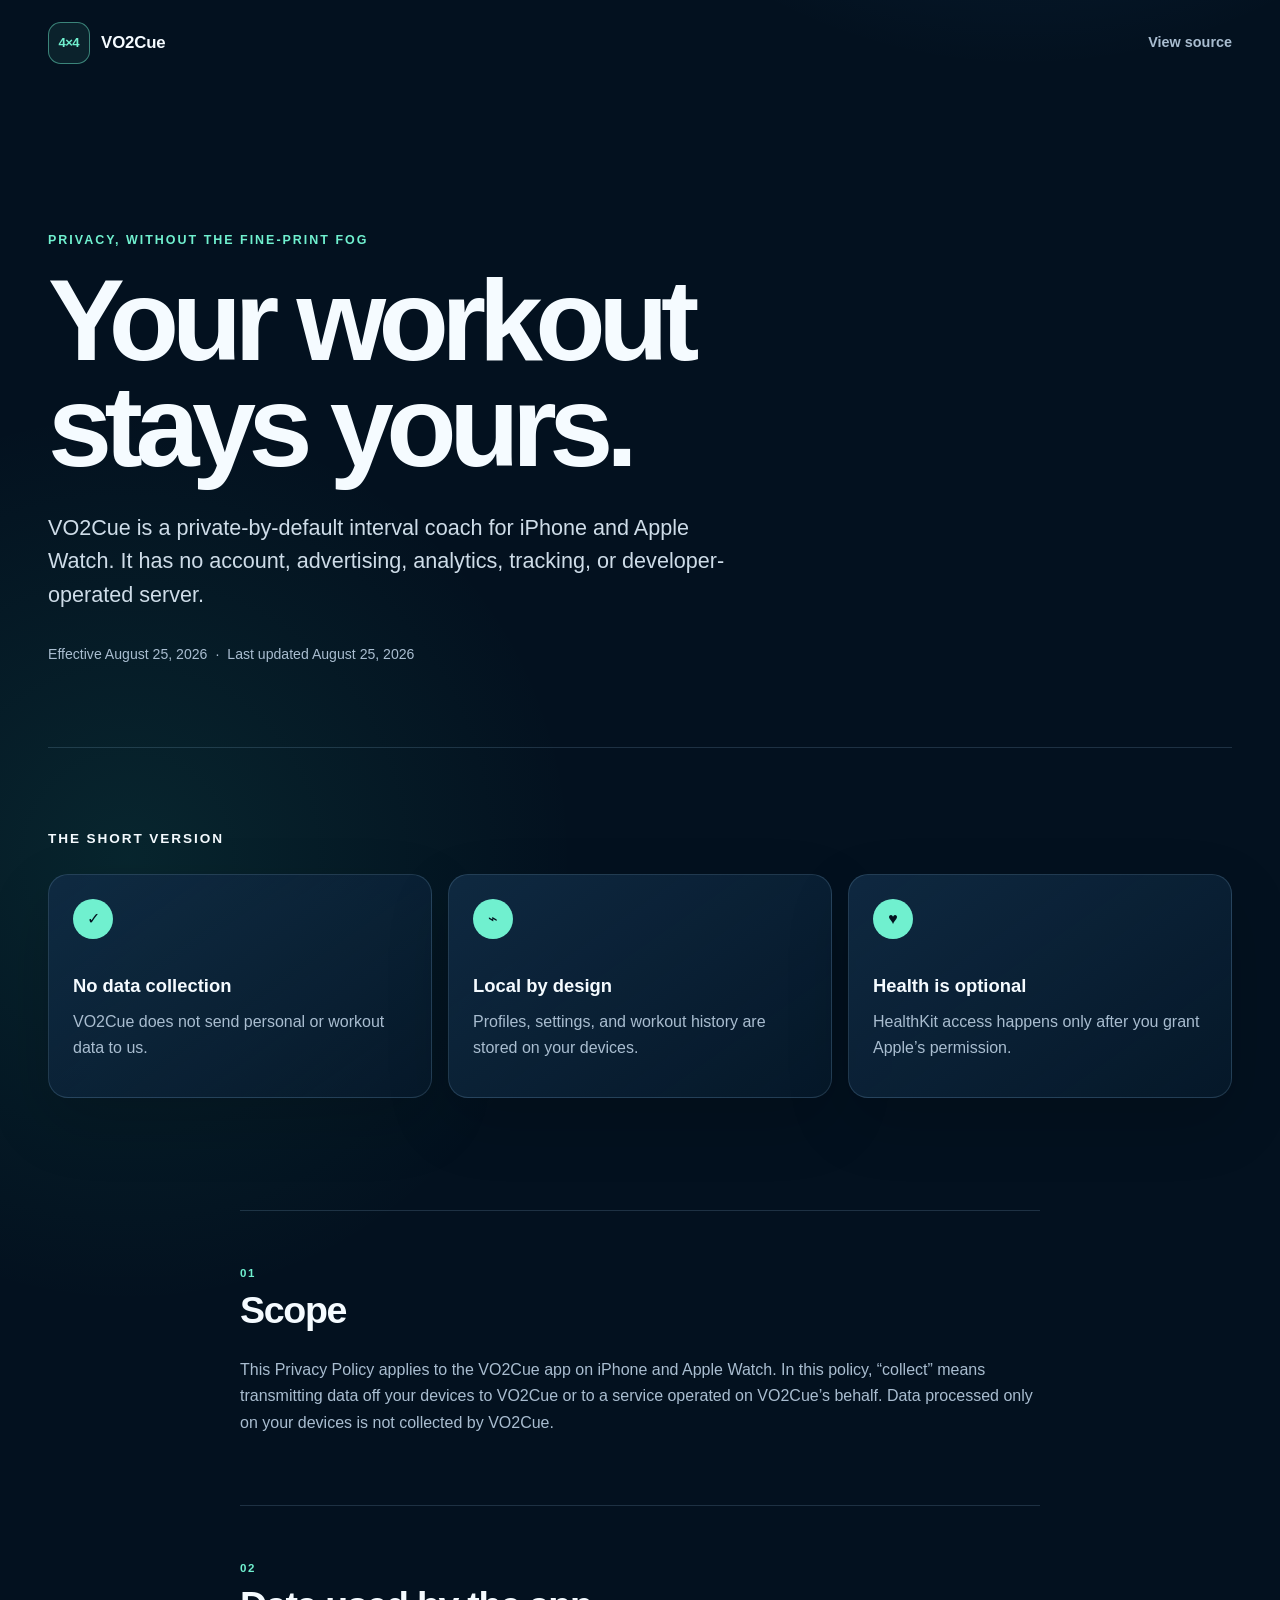
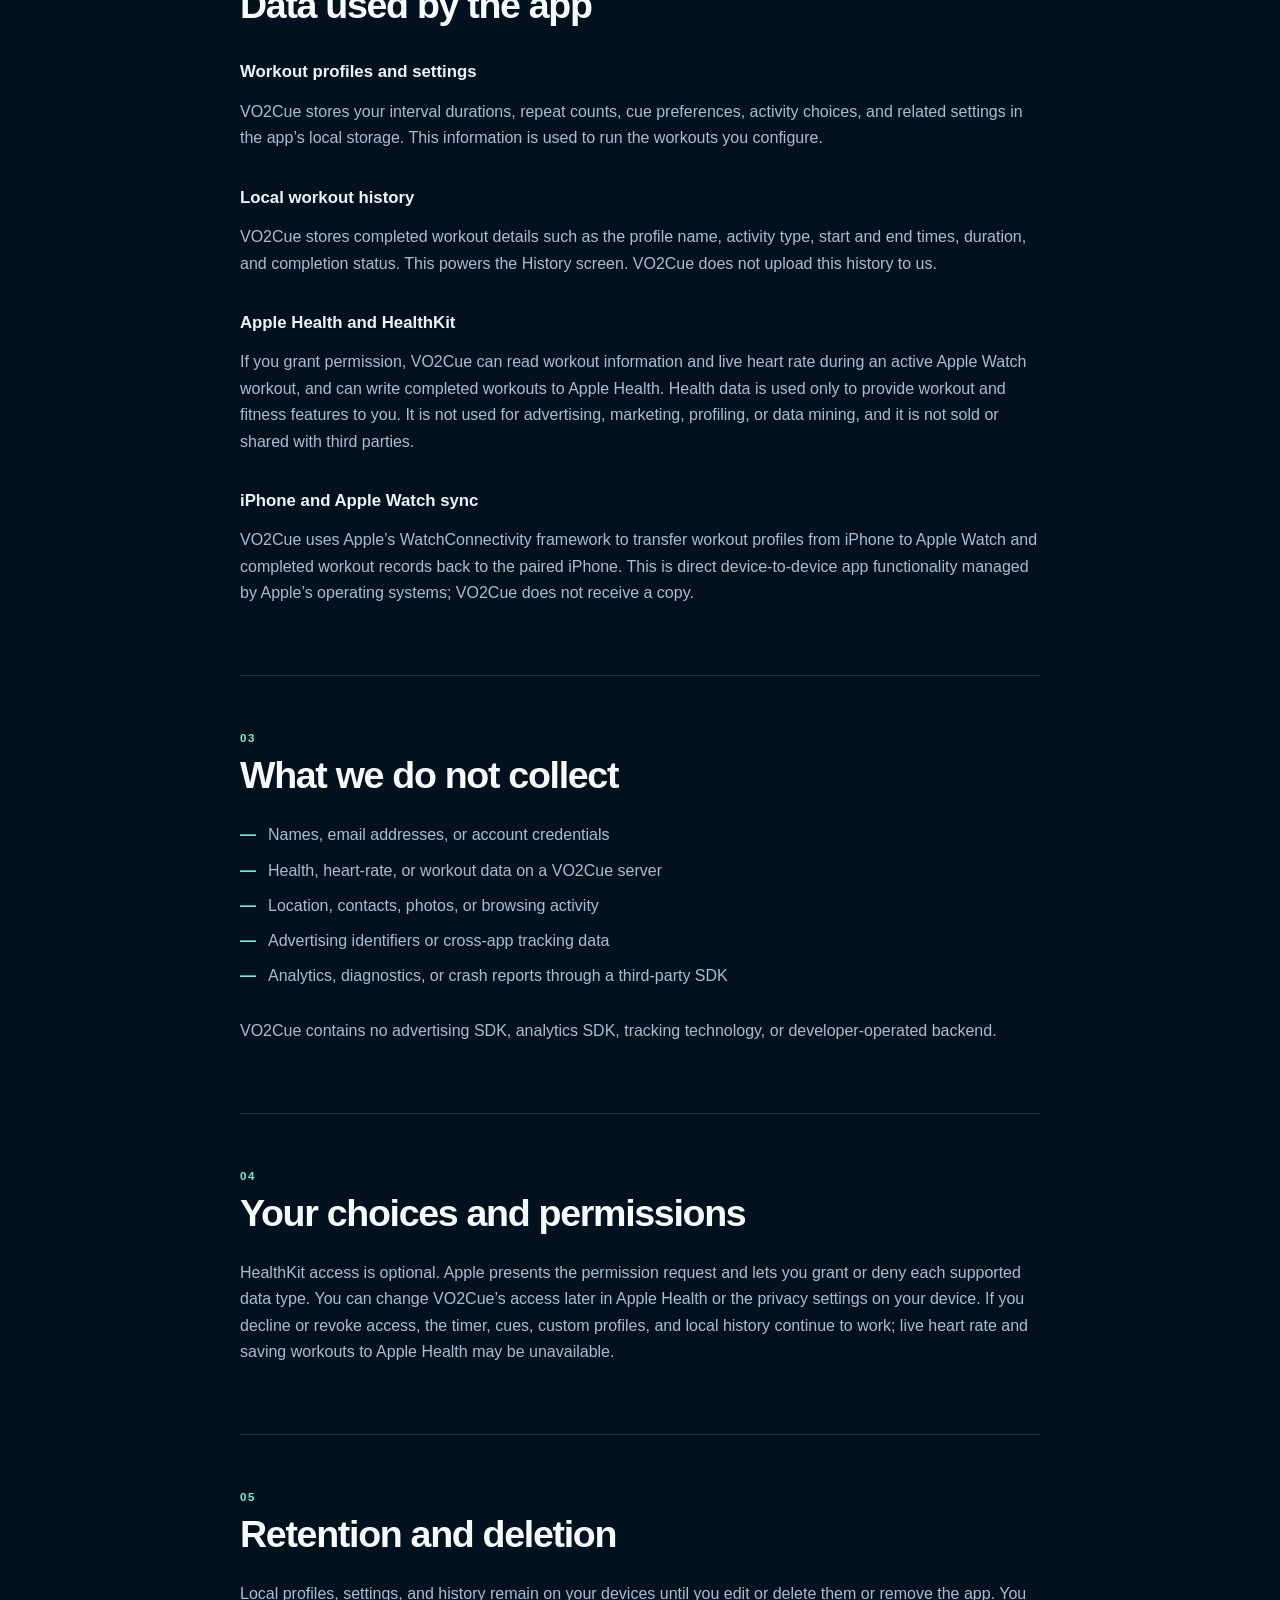
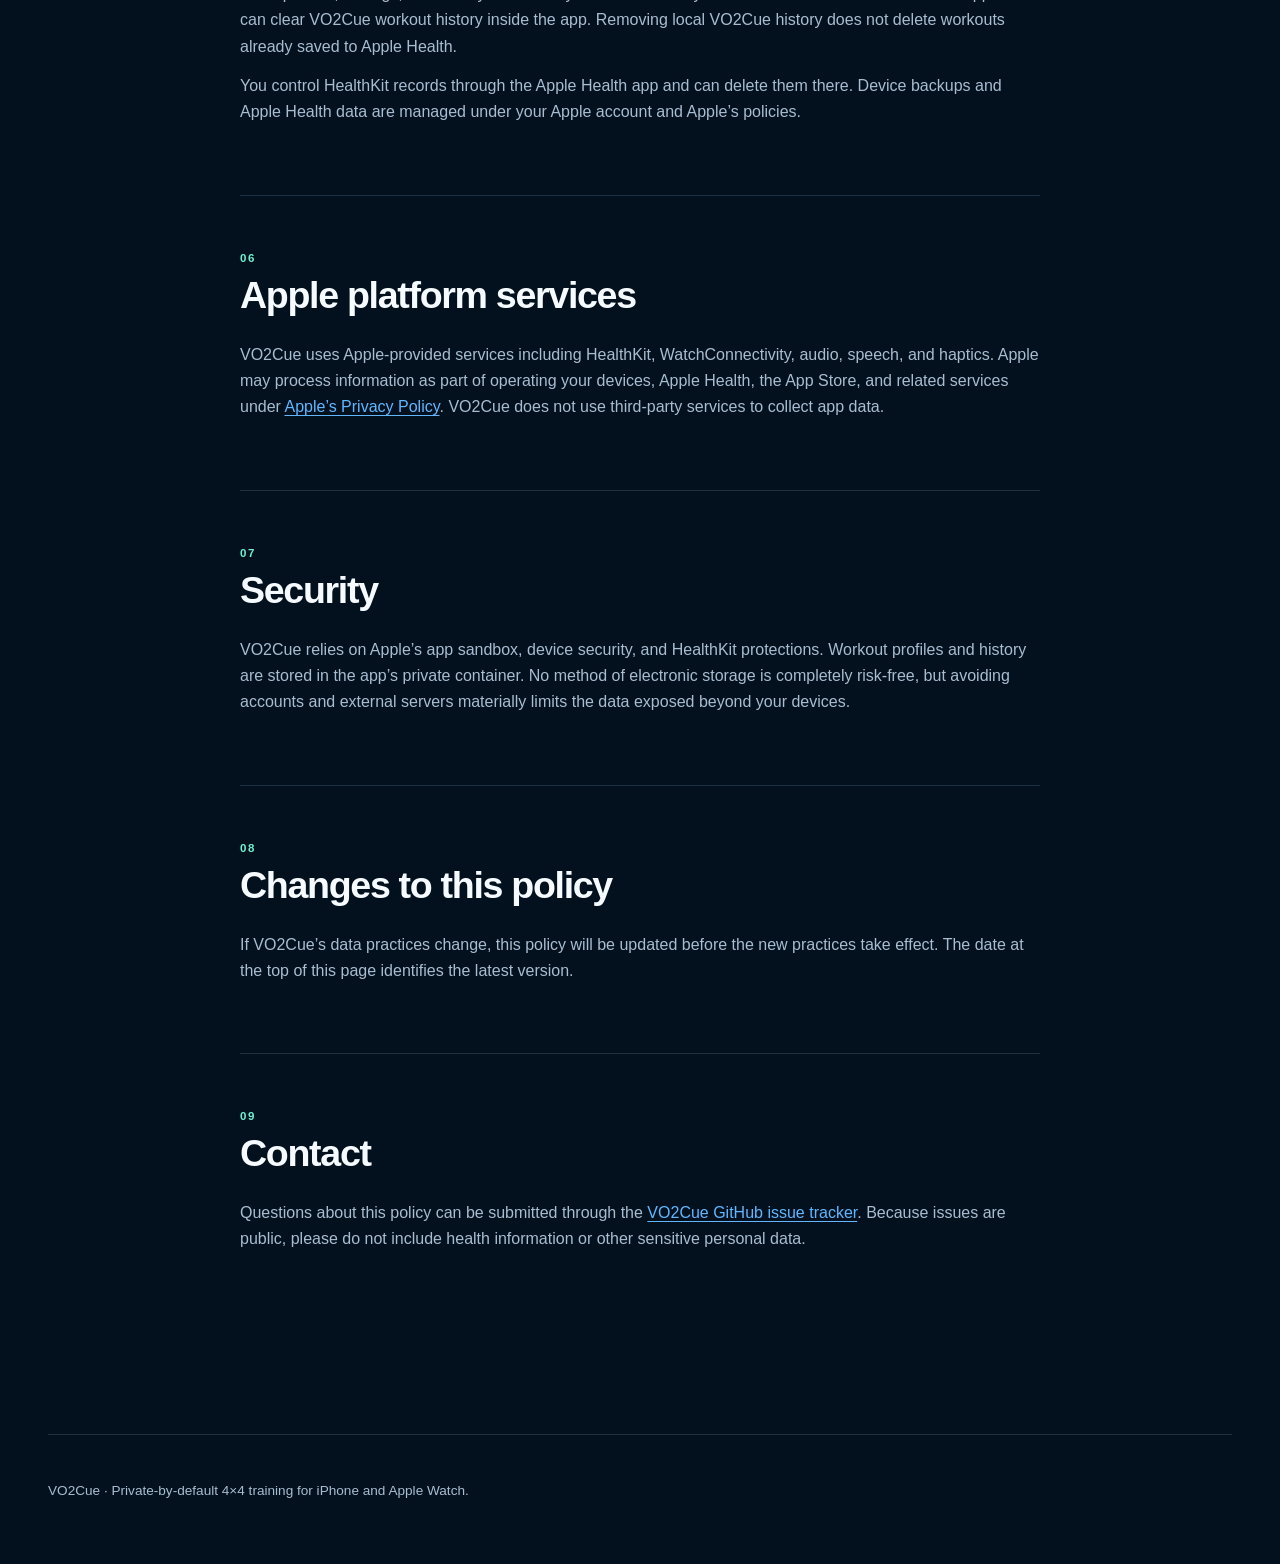
==== docs/index.html @ 53f07c54 "Add privacy policy and GitHub Pages site" ====
<!doctype html>
<html lang="en">
<head>
  <meta charset="utf-8">
  <meta name="viewport" content="width=device-width, initial-scale=1">
  <meta name="description" content="Privacy Policy for VO2Cue, the private-by-default 4x4 interval coach for iPhone and Apple Watch.">
  <meta name="theme-color" content="#071a2d">
  <title>Privacy Policy · VO2Cue</title>
  <link rel="stylesheet" href="styles.css">
</head>
<body>
  <a class="skip-link" href="#policy">Skip to privacy policy</a>

  <header class="site-header">
    <a class="brand" href="./" aria-label="VO2Cue privacy policy home">
      <span class="brand-mark" aria-hidden="true">4×4</span>
      <span>VO2Cue</span>
    </a>
    <a class="repo-link" href="https://github.com/GreggRoll/vo2cue">View source</a>
  </header>

  <main id="policy">
    <section class="hero" aria-labelledby="page-title">
      <p class="eyebrow">Privacy, without the fine-print fog</p>
      <h1 id="page-title">Your workout stays yours.</h1>
      <p class="lede">VO2Cue is a private-by-default interval coach for iPhone and Apple Watch. It has no account, advertising, analytics, tracking, or developer-operated server.</p>
      <div class="policy-meta" aria-label="Policy dates">
        <span>Effective August 25, 2026</span>
        <span aria-hidden="true">·</span>
        <span>Last updated August 25, 2026</span>
      </div>
    </section>

    <section class="summary" aria-labelledby="summary-title">
      <h2 id="summary-title">The short version</h2>
      <div class="summary-grid">
        <article>
          <span class="icon" aria-hidden="true">✓</span>
          <h3>No data collection</h3>
          <p>VO2Cue does not send personal or workout data to us.</p>
        </article>
        <article>
          <span class="icon" aria-hidden="true">⌁</span>
          <h3>Local by design</h3>
          <p>Profiles, settings, and workout history are stored on your devices.</p>
        </article>
        <article>
          <span class="icon" aria-hidden="true">♥</span>
          <h3>Health is optional</h3>
          <p>HealthKit access happens only after you grant Apple’s permission.</p>
        </article>
      </div>
    </section>

    <article class="policy-body">
      <section aria-labelledby="scope">
        <h2 id="scope"><span>01</span> Scope</h2>
        <p>This Privacy Policy applies to the VO2Cue app on iPhone and Apple Watch. In this policy, “collect” means transmitting data off your devices to VO2Cue or to a service operated on VO2Cue’s behalf. Data processed only on your devices is not collected by VO2Cue.</p>
      </section>

      <section aria-labelledby="data">
        <h2 id="data"><span>02</span> Data used by the app</h2>
        <h3>Workout profiles and settings</h3>
        <p>VO2Cue stores your interval durations, repeat counts, cue preferences, activity choices, and related settings in the app’s local storage. This information is used to run the workouts you configure.</p>

        <h3>Local workout history</h3>
        <p>VO2Cue stores completed workout details such as the profile name, activity type, start and end times, duration, and completion status. This powers the History screen. VO2Cue does not upload this history to us.</p>

        <h3>Apple Health and HealthKit</h3>
        <p>If you grant permission, VO2Cue can read workout information and live heart rate during an active Apple Watch workout, and can write completed workouts to Apple Health. Health data is used only to provide workout and fitness features to you. It is not used for advertising, marketing, profiling, or data mining, and it is not sold or shared with third parties.</p>

        <h3>iPhone and Apple Watch sync</h3>
        <p>VO2Cue uses Apple’s WatchConnectivity framework to transfer workout profiles from iPhone to Apple Watch and completed workout records back to the paired iPhone. This is direct device-to-device app functionality managed by Apple’s operating systems; VO2Cue does not receive a copy.</p>
      </section>

      <section aria-labelledby="not-collected">
        <h2 id="not-collected"><span>03</span> What we do not collect</h2>
        <ul class="check-list">
          <li>Names, email addresses, or account credentials</li>
          <li>Health, heart-rate, or workout data on a VO2Cue server</li>
          <li>Location, contacts, photos, or browsing activity</li>
          <li>Advertising identifiers or cross-app tracking data</li>
          <li>Analytics, diagnostics, or crash reports through a third-party SDK</li>
        </ul>
        <p>VO2Cue contains no advertising SDK, analytics SDK, tracking technology, or developer-operated backend.</p>
      </section>

      <section aria-labelledby="permissions">
        <h2 id="permissions"><span>04</span> Your choices and permissions</h2>
        <p>HealthKit access is optional. Apple presents the permission request and lets you grant or deny each supported data type. You can change VO2Cue’s access later in Apple Health or the privacy settings on your device. If you decline or revoke access, the timer, cues, custom profiles, and local history continue to work; live heart rate and saving workouts to Apple Health may be unavailable.</p>
      </section>

      <section aria-labelledby="retention">
        <h2 id="retention"><span>05</span> Retention and deletion</h2>
        <p>Local profiles, settings, and history remain on your devices until you edit or delete them or remove the app. You can clear VO2Cue workout history inside the app. Removing local VO2Cue history does not delete workouts already saved to Apple Health.</p>
        <p>You control HealthKit records through the Apple Health app and can delete them there. Device backups and Apple Health data are managed under your Apple account and Apple’s policies.</p>
      </section>

      <section aria-labelledby="third-parties">
        <h2 id="third-parties"><span>06</span> Apple platform services</h2>
        <p>VO2Cue uses Apple-provided services including HealthKit, WatchConnectivity, audio, speech, and haptics. Apple may process information as part of operating your devices, Apple Health, the App Store, and related services under <a href="https://www.apple.com/legal/privacy/">Apple’s Privacy Policy</a>. VO2Cue does not use third-party services to collect app data.</p>
      </section>

      <section aria-labelledby="security">
        <h2 id="security"><span>07</span> Security</h2>
        <p>VO2Cue relies on Apple’s app sandbox, device security, and HealthKit protections. Workout profiles and history are stored in the app’s private container. No method of electronic storage is completely risk-free, but avoiding accounts and external servers materially limits the data exposed beyond your devices.</p>
      </section>

      <section aria-labelledby="changes">
        <h2 id="changes"><span>08</span> Changes to this policy</h2>
        <p>If VO2Cue’s data practices change, this policy will be updated before the new practices take effect. The date at the top of this page identifies the latest version.</p>
      </section>

      <section aria-labelledby="contact">
        <h2 id="contact"><span>09</span> Contact</h2>
        <p>Questions about this policy can be submitted through the <a href="https://github.com/GreggRoll/vo2cue/issues">VO2Cue GitHub issue tracker</a>. Because issues are public, please do not include health information or other sensitive personal data.</p>
      </section>
    </article>
  </main>

  <footer>
    <p>VO2Cue · Private-by-default 4×4 training for iPhone and Apple Watch.</p>
  </footer>
</body>
</html>
---- docs/styles.css ----
:root {
  color-scheme: dark;
  --ink: #f5fbff;
  --muted: #a9bdd0;
  --deep: #03111f;
  --surface: #0a2035;
  --surface-strong: #102b44;
  --line: rgba(166, 215, 255, 0.16);
  --blue: #61b7ff;
  --mint: #70f0cf;
  --max-width: 74rem;
  font-family: Inter, ui-sans-serif, -apple-system, BlinkMacSystemFont, "SF Pro Text", "Segoe UI", sans-serif;
  font-synthesis: none;
}

* {
  box-sizing: border-box;
}

html {
  scroll-behavior: smooth;
}

body {
  margin: 0;
  color: var(--ink);
  background:
    radial-gradient(circle at 80% -10%, rgba(56, 159, 255, 0.2), transparent 34rem),
    radial-gradient(circle at 10% 18%, rgba(51, 220, 182, 0.1), transparent 28rem),
    var(--deep);
  font-size: 1rem;
  line-height: 1.65;
}

a {
  color: var(--blue);
  text-underline-offset: 0.18em;
}

a:hover {
  color: var(--mint);
}

a:focus-visible,
.skip-link:focus-visible {
  outline: 3px solid var(--mint);
  outline-offset: 4px;
  border-radius: 0.25rem;
}

.skip-link {
  position: fixed;
  z-index: 10;
  top: 0.75rem;
  left: 0.75rem;
  padding: 0.65rem 0.9rem;
  color: var(--deep);
  background: var(--mint);
  font-weight: 750;
  transform: translateY(-180%);
  transition: transform 140ms ease;
}

.skip-link:focus {
  transform: translateY(0);
}

.site-header {
  width: min(calc(100% - 2rem), var(--max-width));
  margin: 0 auto;
  padding: 1.4rem 0;
  display: flex;
  align-items: center;
  justify-content: space-between;
  gap: 1rem;
}

.brand {
  display: inline-flex;
  align-items: center;
  gap: 0.72rem;
  color: var(--ink);
  font-size: 1.05rem;
  font-weight: 800;
  letter-spacing: -0.01em;
  text-decoration: none;
}

.brand-mark {
  display: grid;
  width: 2.6rem;
  height: 2.6rem;
  place-items: center;
  border: 1px solid rgba(112, 240, 207, 0.48);
  border-radius: 0.8rem;
  color: var(--mint);
  background: rgba(112, 240, 207, 0.08);
  font-size: 0.82rem;
  letter-spacing: -0.04em;
}

.repo-link {
  color: var(--muted);
  font-size: 0.9rem;
  font-weight: 650;
  text-decoration: none;
}

main,
footer {
  width: min(calc(100% - 2rem), var(--max-width));
  margin-inline: auto;
}

.hero {
  min-height: 31rem;
  padding: clamp(5rem, 12vw, 9rem) 0 5rem;
  display: flex;
  flex-direction: column;
  justify-content: center;
  border-bottom: 1px solid var(--line);
}

.eyebrow {
  margin: 0 0 1rem;
  color: var(--mint);
  font-size: 0.78rem;
  font-weight: 800;
  letter-spacing: 0.16em;
  text-transform: uppercase;
}

h1,
h2,
h3,
p {
  text-wrap: pretty;
}

h1 {
  max-width: 13ch;
  margin: 0;
  font-size: clamp(3.3rem, 9vw, 7.5rem);
  font-weight: 850;
  letter-spacing: -0.065em;
  line-height: 0.92;
}

.lede {
  max-width: 44rem;
  margin: 2rem 0 0;
  color: #cedce8;
  font-size: clamp(1.1rem, 2vw, 1.35rem);
  line-height: 1.55;
}

.policy-meta {
  margin-top: 2rem;
  display: flex;
  flex-wrap: wrap;
  gap: 0.5rem;
  color: var(--muted);
  font-size: 0.88rem;
}

.summary {
  padding: 5rem 0;
}

.summary > h2 {
  margin: 0 0 1.5rem;
  font-size: 0.85rem;
  letter-spacing: 0.14em;
  text-transform: uppercase;
}

.summary-grid {
  display: grid;
  grid-template-columns: repeat(3, 1fr);
  gap: 1rem;
}

.summary-grid article {
  min-height: 14rem;
  padding: 1.5rem;
  border: 1px solid var(--line);
  border-radius: 1.25rem;
  background: linear-gradient(145deg, rgba(16, 43, 68, 0.9), rgba(7, 27, 45, 0.72));
  box-shadow: 0 1.5rem 4rem rgba(0, 0, 0, 0.16);
}

.summary-grid .icon {
  display: grid;
  width: 2.5rem;
  height: 2.5rem;
  place-items: center;
  border-radius: 50%;
  color: var(--deep);
  background: var(--mint);
  font-weight: 900;
}

.summary-grid h3 {
  margin: 2rem 0 0.45rem;
  font-size: 1.15rem;
}

.summary-grid p {
  margin: 0;
  color: var(--muted);
}

.policy-body {
  max-width: 50rem;
  margin: 0 auto;
  padding: 2rem 0 7rem;
}

.policy-body section {
  padding: 3.5rem 0;
  border-top: 1px solid var(--line);
}

.policy-body h2 {
  margin: 0 0 1.6rem;
  font-size: clamp(1.65rem, 4vw, 2.35rem);
  letter-spacing: -0.035em;
  line-height: 1.1;
}

.policy-body h2 span {
  display: block;
  margin-bottom: 0.65rem;
  color: var(--mint);
  font-size: 0.72rem;
  letter-spacing: 0.14em;
}

.policy-body h3 {
  margin: 2rem 0 0.3rem;
  color: #e9f5ff;
  font-size: 1.05rem;
}

.policy-body p,
.policy-body li {
  color: var(--muted);
}

.policy-body p {
  margin: 0.8rem 0;
}

.check-list {
  margin: 1rem 0 1.75rem;
  padding: 0;
  list-style: none;
}

.check-list li {
  position: relative;
  margin: 0.55rem 0;
  padding-left: 1.75rem;
}

.check-list li::before {
  position: absolute;
  left: 0;
  content: "—";
  color: var(--mint);
  font-weight: 800;
}

footer {
  padding: 2rem 0 3rem;
  border-top: 1px solid var(--line);
  color: var(--muted);
  font-size: 0.85rem;
}

@media (max-width: 48rem) {
  .summary-grid {
    grid-template-columns: 1fr;
  }

  .summary-grid article {
    min-height: auto;
  }

  .summary-grid h3 {
    margin-top: 1.2rem;
  }
}

@media (max-width: 30rem) {
  .repo-link {
    font-size: 0;
  }

  .repo-link::after {
    content: "GitHub";
    font-size: 0.9rem;
  }

  .hero {
    padding-top: 3.5rem;
  }
}

@media (prefers-reduced-motion: reduce) {
  html {
    scroll-behavior: auto;
  }

  .skip-link {
    transition: none;
  }
}
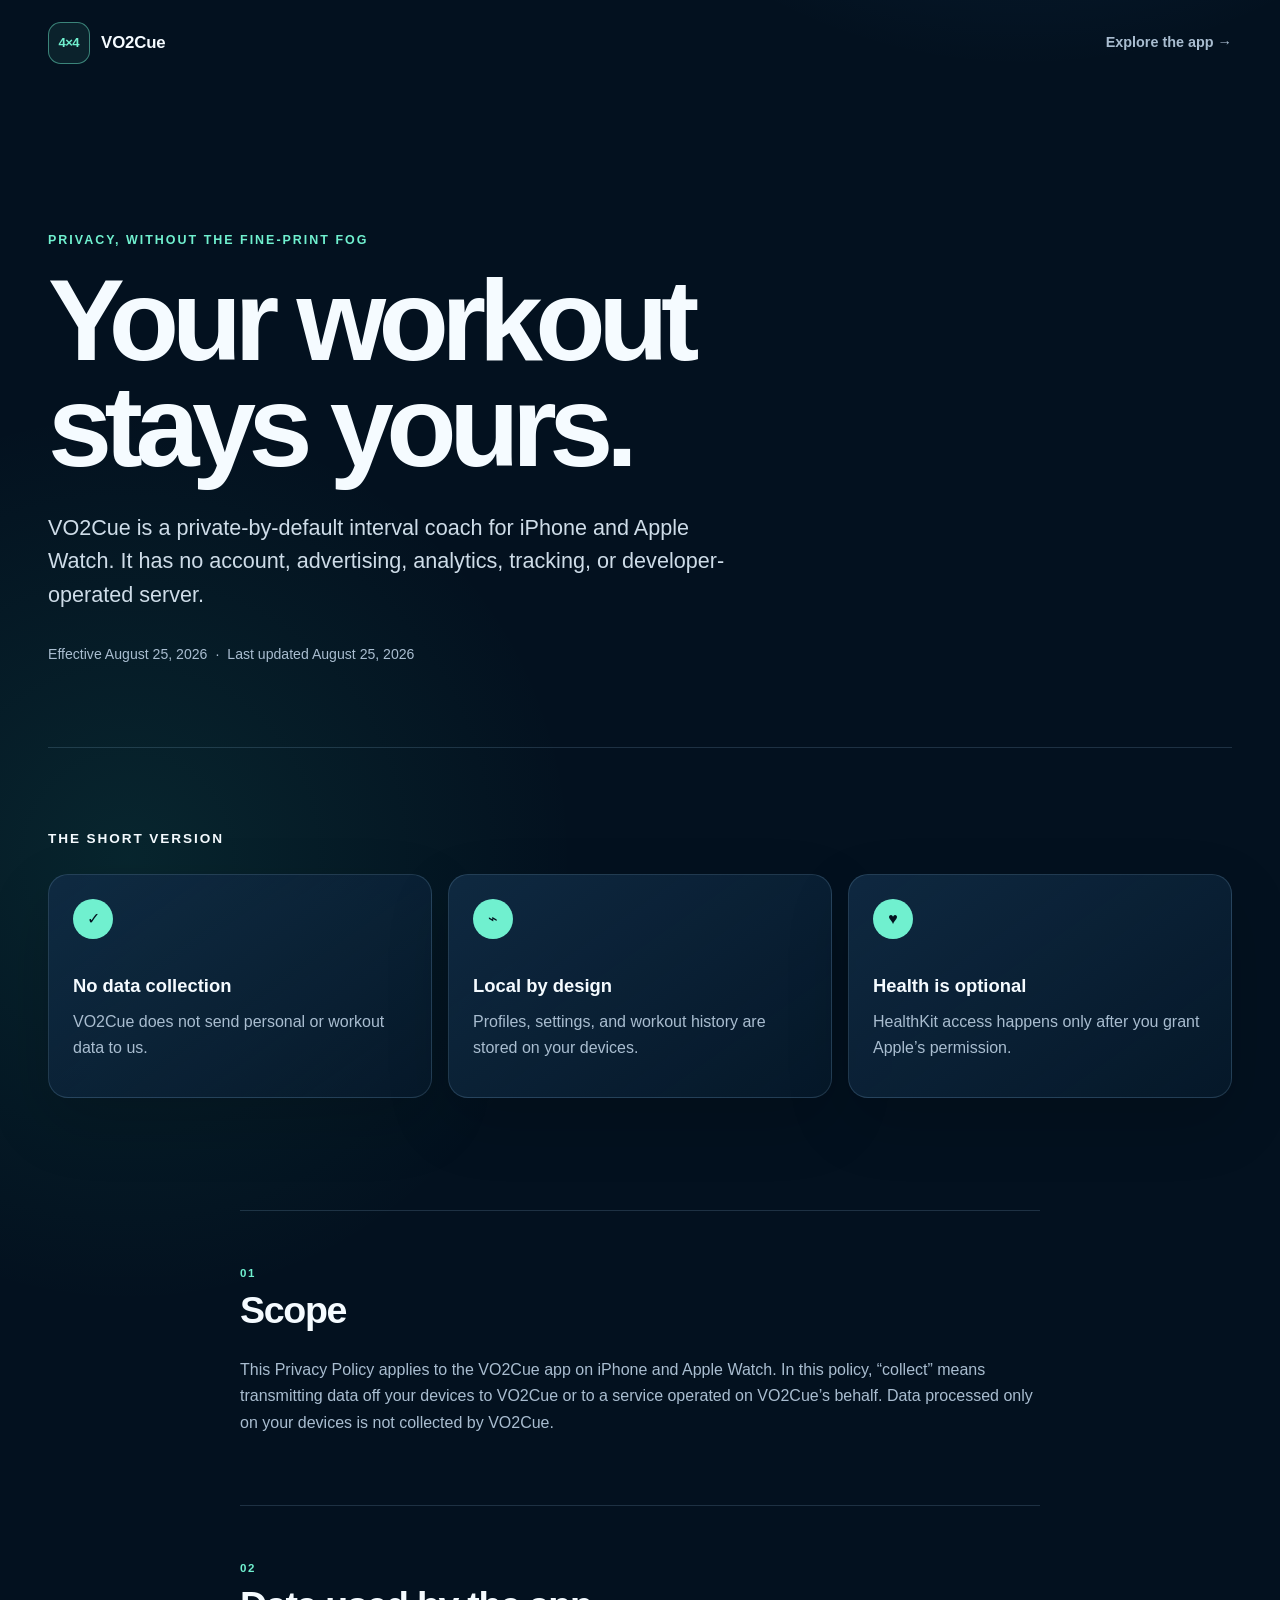
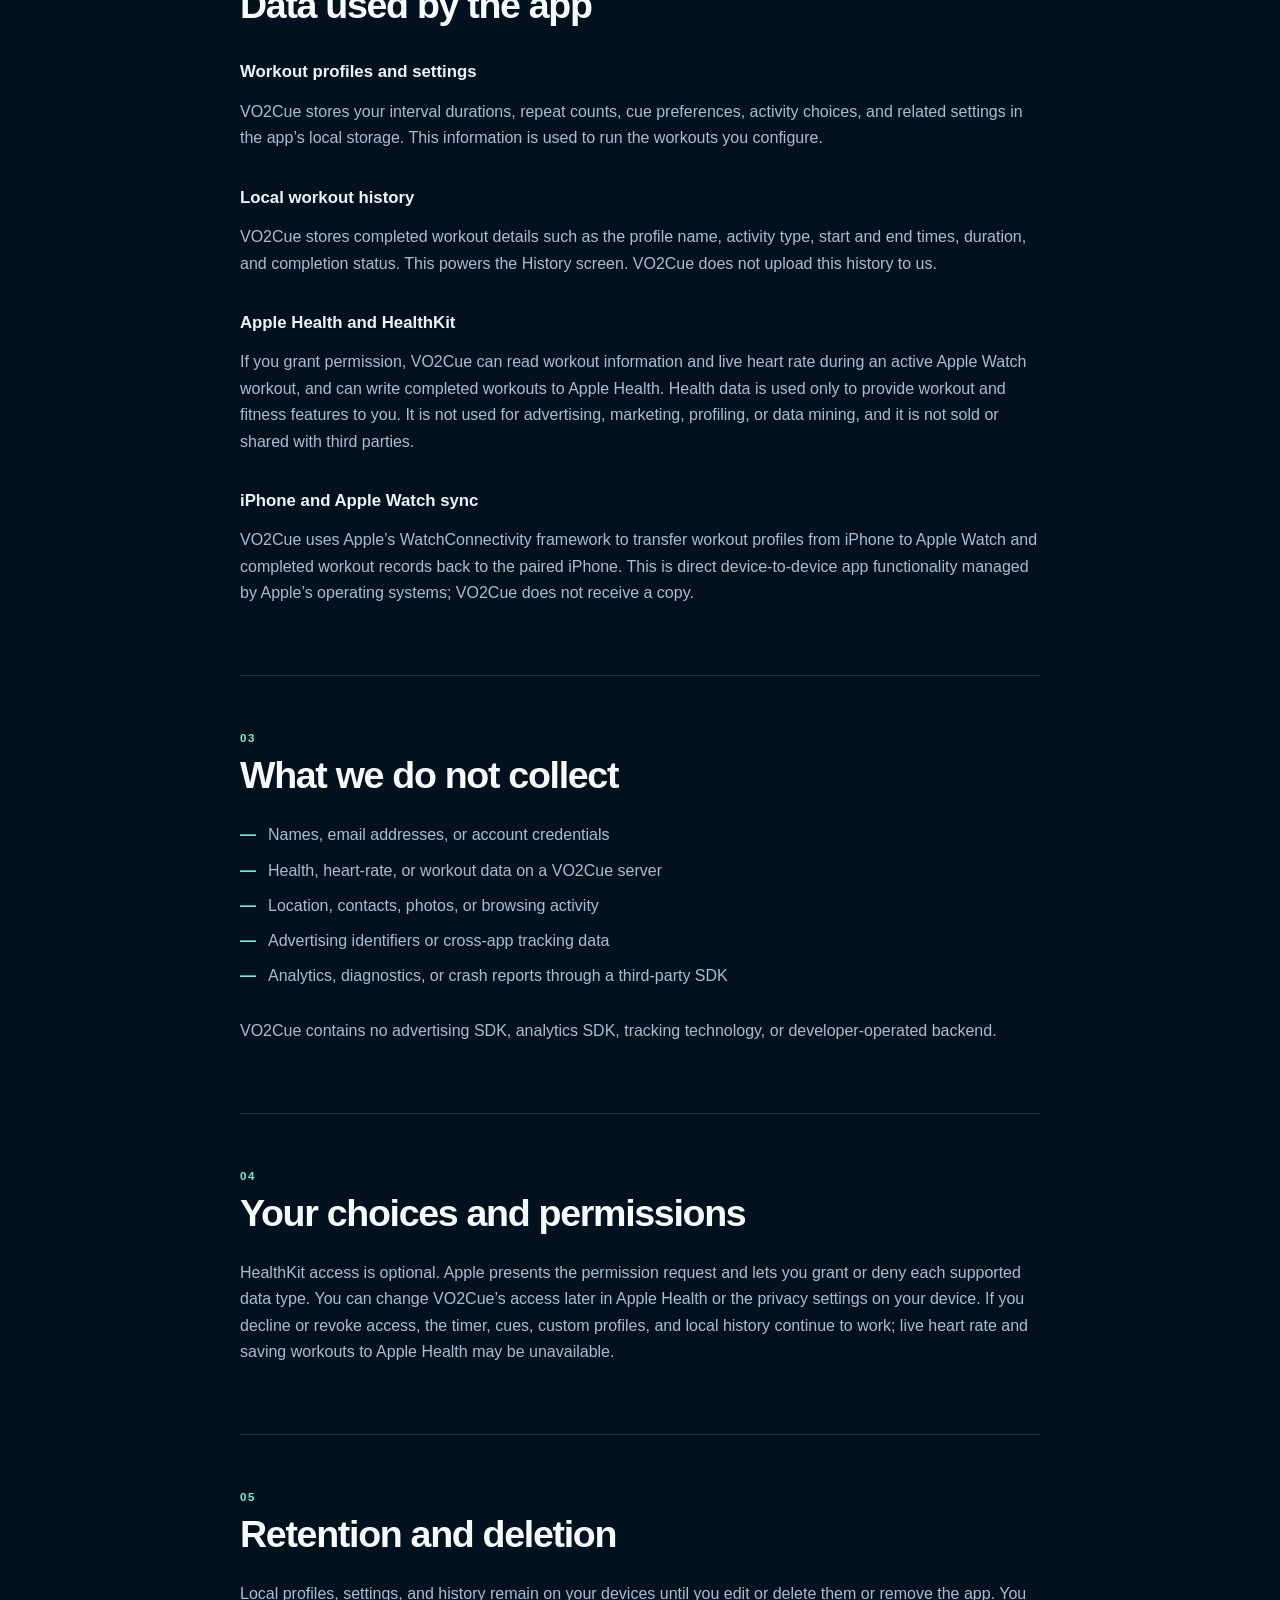
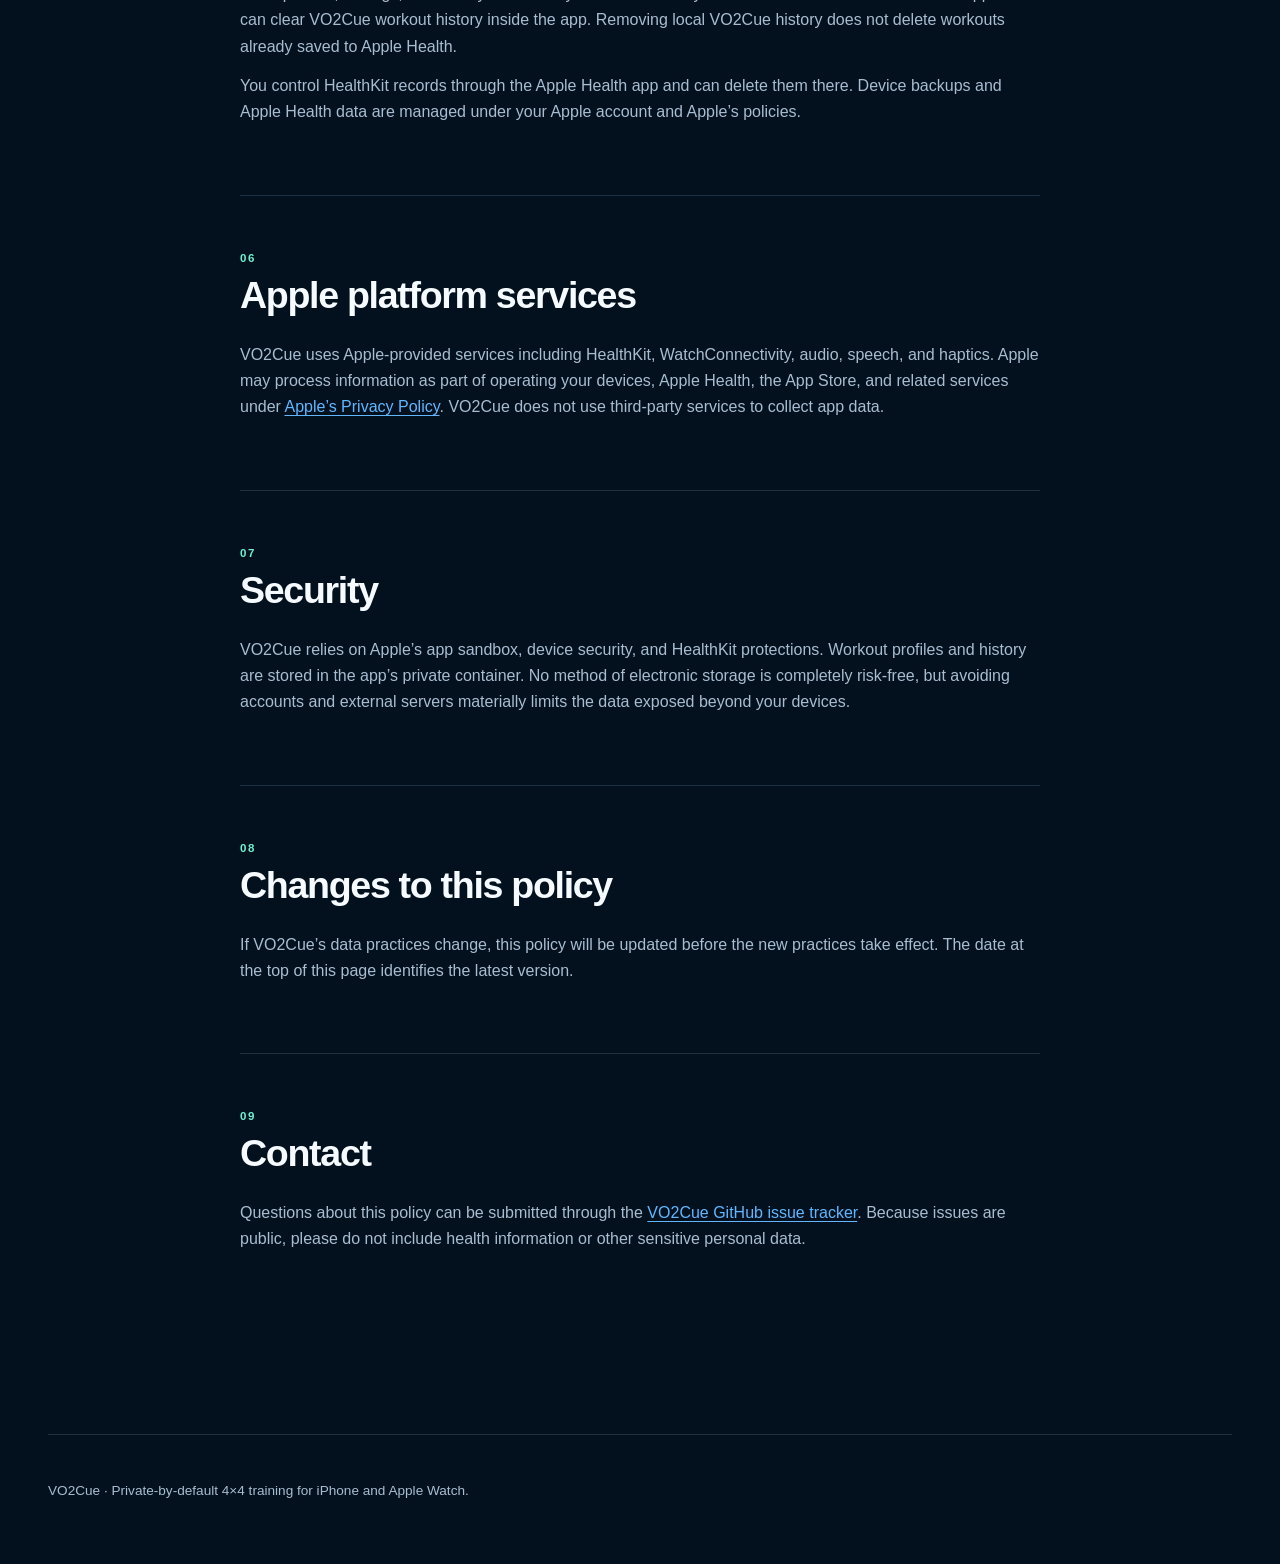
==== commit bf37a53e: "Add public app demo and quick-start guide" ====
--- a/docs/index.html
+++ b/docs/index.html
@@ -16,7 +16,7 @@
       <span class="brand-mark" aria-hidden="true">4×4</span>
       <span>VO2Cue</span>
     </a>
-    <a class="repo-link" href="https://github.com/GreggRoll/vo2cue">View source</a>
+    <a class="repo-link" href="demo/">Explore the app →</a>
   </header>
 
   <main id="policy">
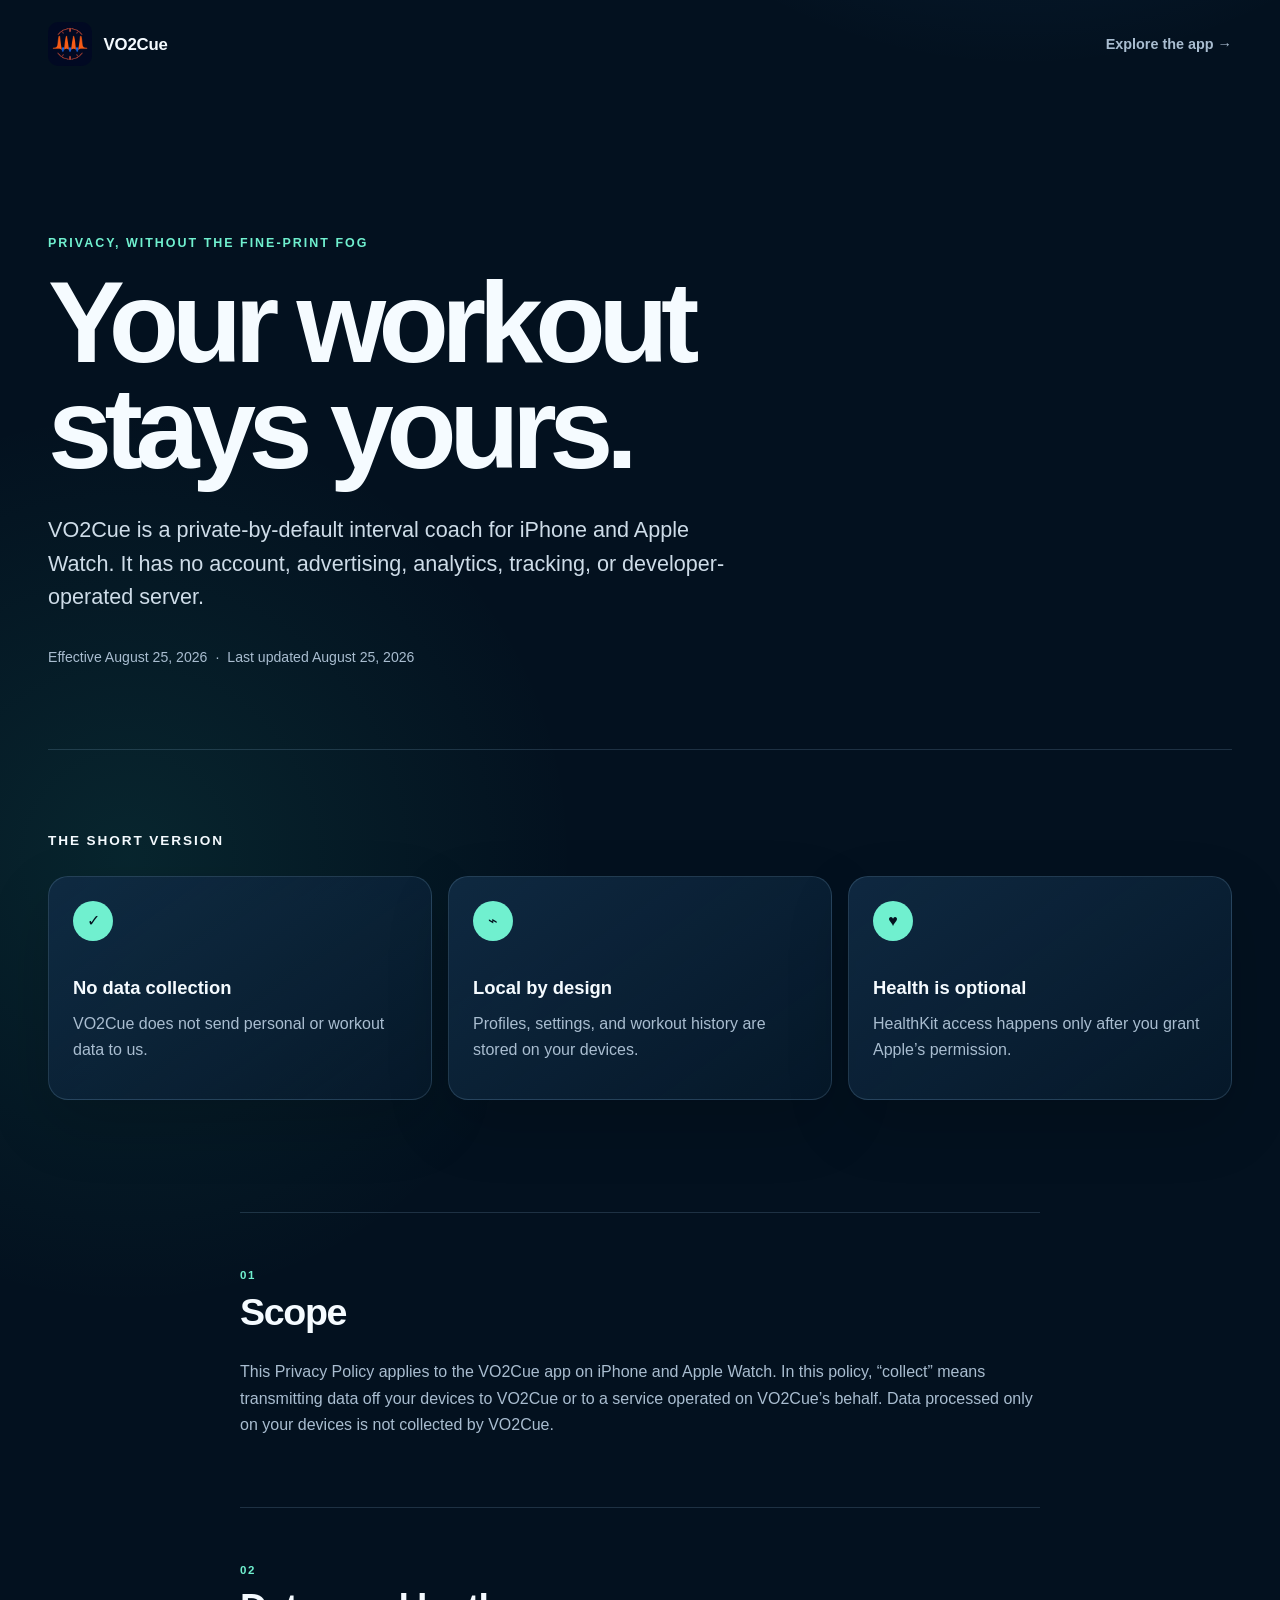
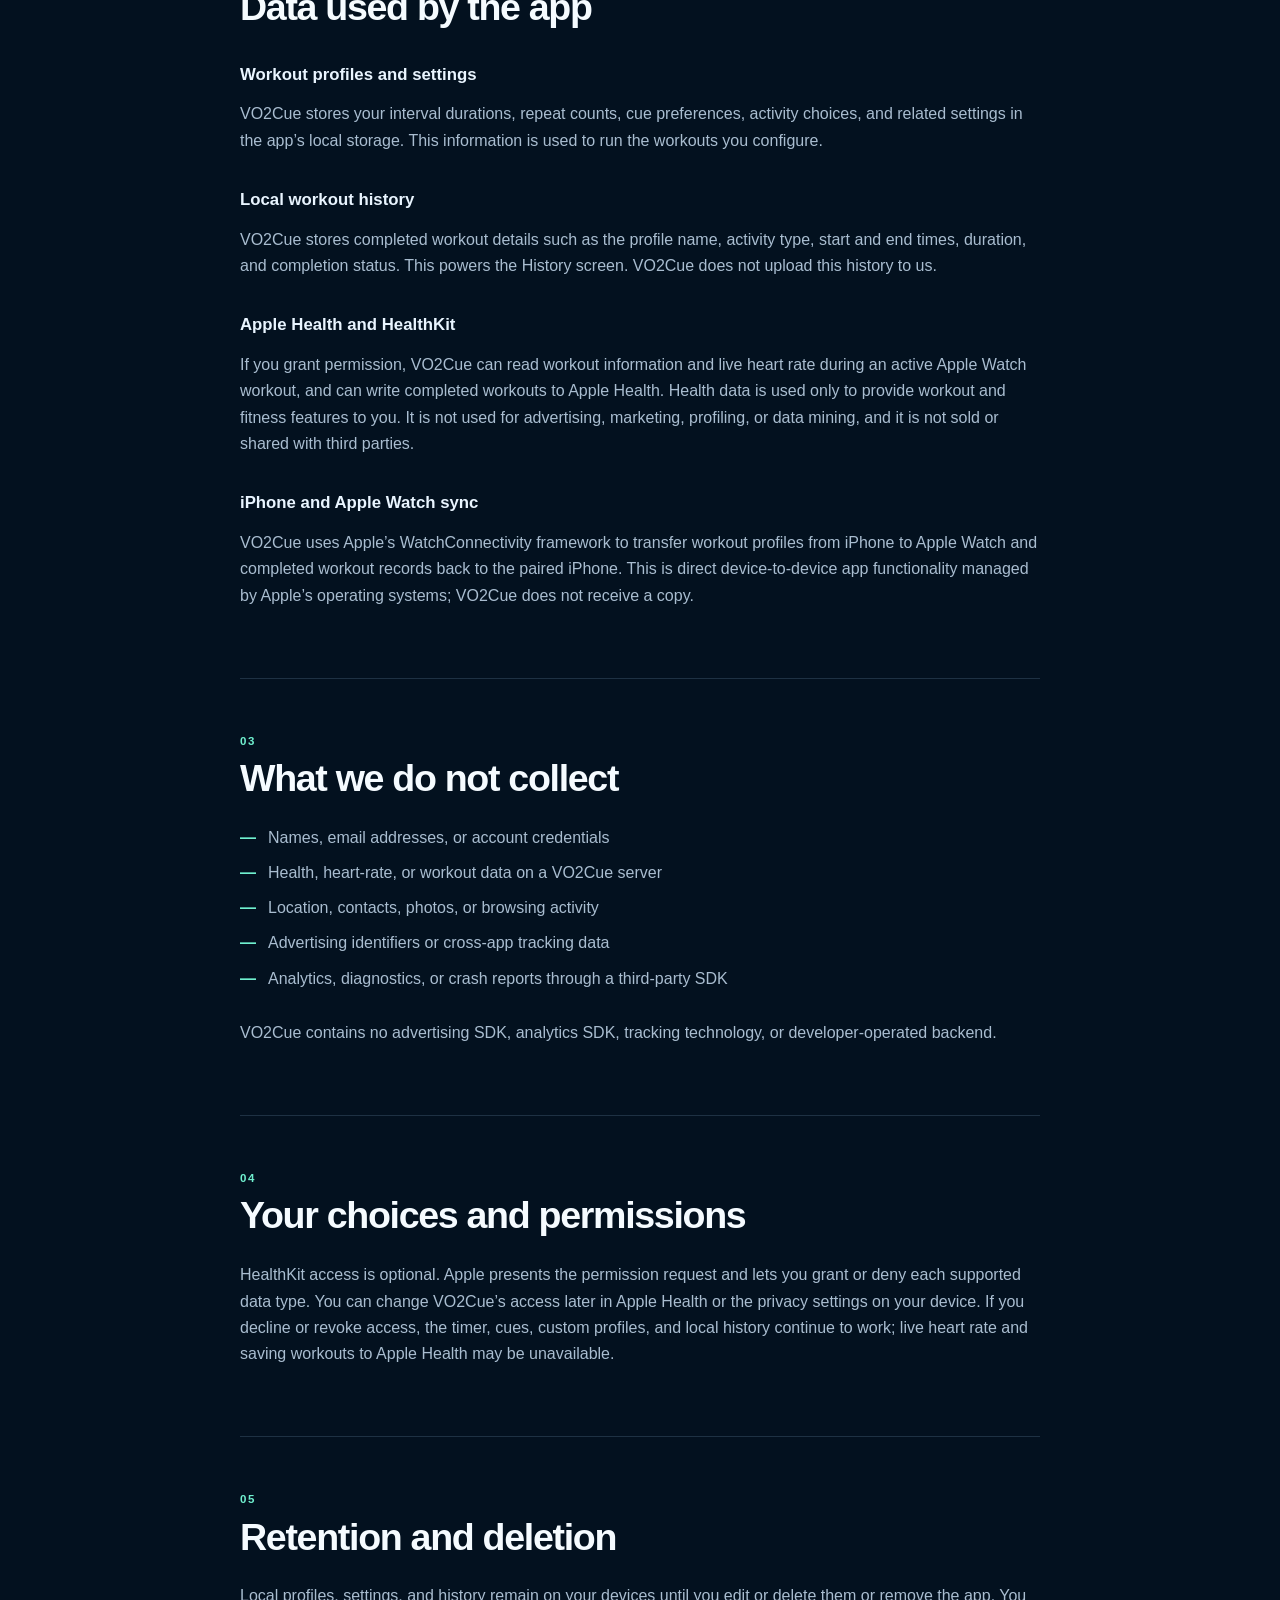
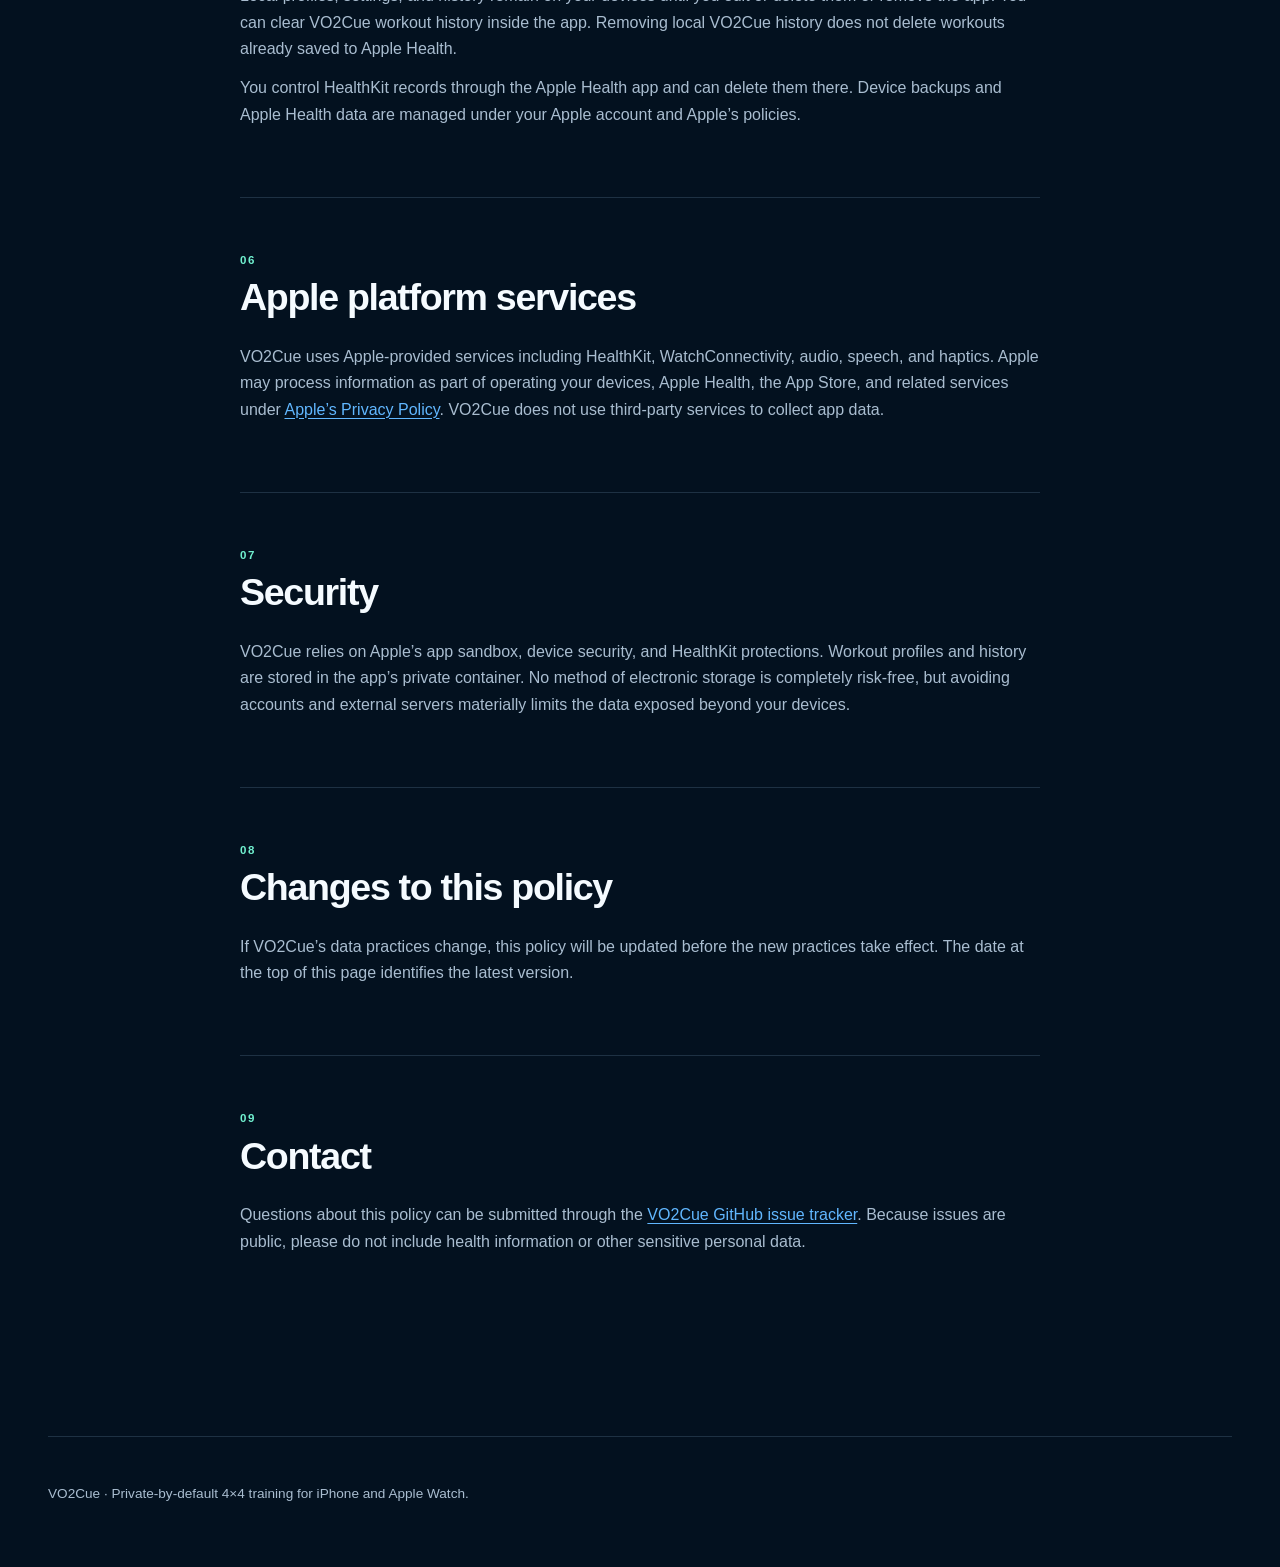
==== commit 2f88971a: "Use actual app icon across GitHub Pages" ====
--- a/docs/index.html
+++ b/docs/index.html
@@ -5,6 +5,8 @@
   <meta name="viewport" content="width=device-width, initial-scale=1">
   <meta name="description" content="Privacy Policy for VO2Cue, the private-by-default 4x4 interval coach for iPhone and Apple Watch.">
   <meta name="theme-color" content="#071a2d">
+  <link rel="icon" type="image/png" href="assets/app-icon.png">
+  <link rel="apple-touch-icon" href="assets/app-icon.png">
   <title>Privacy Policy · VO2Cue</title>
   <link rel="stylesheet" href="styles.css">
 </head>
@@ -13,7 +15,7 @@
 
   <header class="site-header">
     <a class="brand" href="./" aria-label="VO2Cue privacy policy home">
-      <span class="brand-mark" aria-hidden="true">4×4</span>
+      <img class="app-icon" src="assets/app-icon.png" width="44" height="44" alt="">
       <span>VO2Cue</span>
     </a>
     <a class="repo-link" href="demo/">Explore the app →</a>
--- a/docs/styles.css
+++ b/docs/styles.css
@@ -316,3 +316,5 @@
     transition: none;
   }
 }
+
+.app-icon{display:block;width:44px;height:44px;flex-shrink:0;border-radius:10px}
